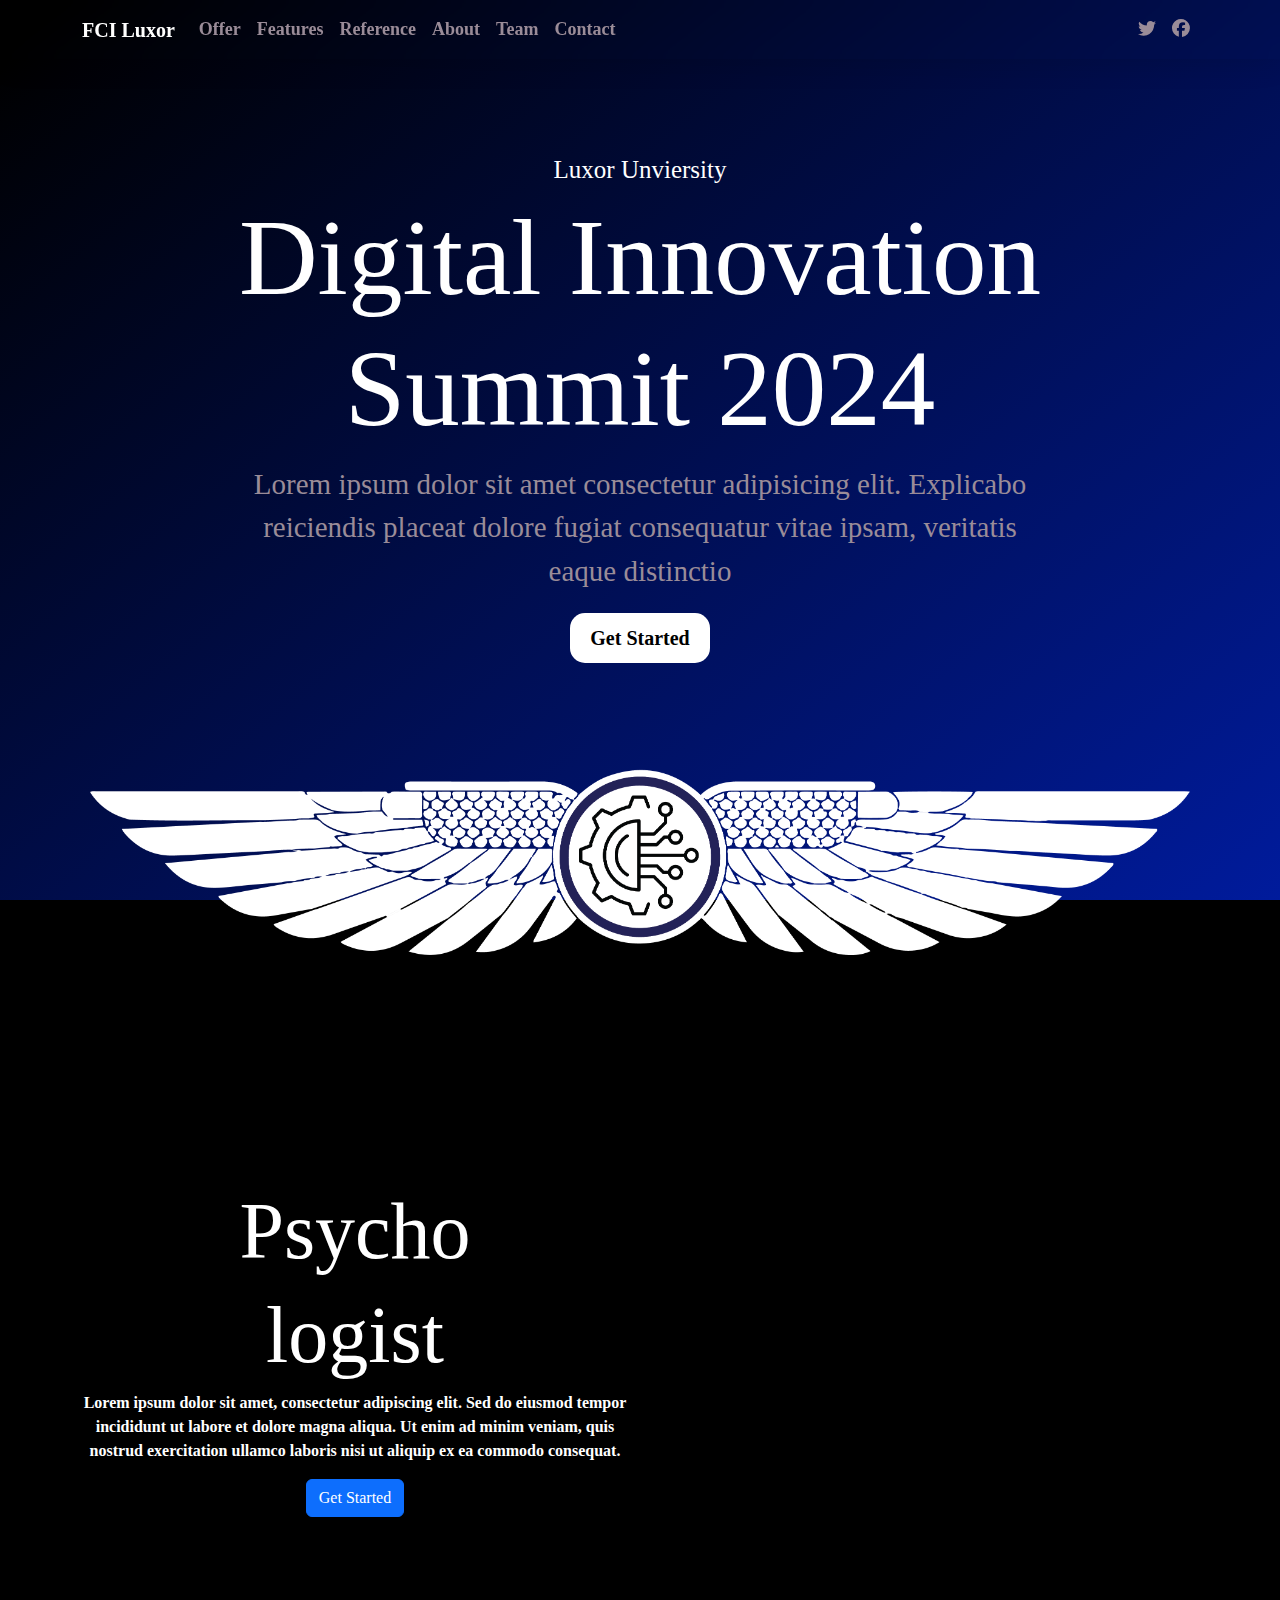
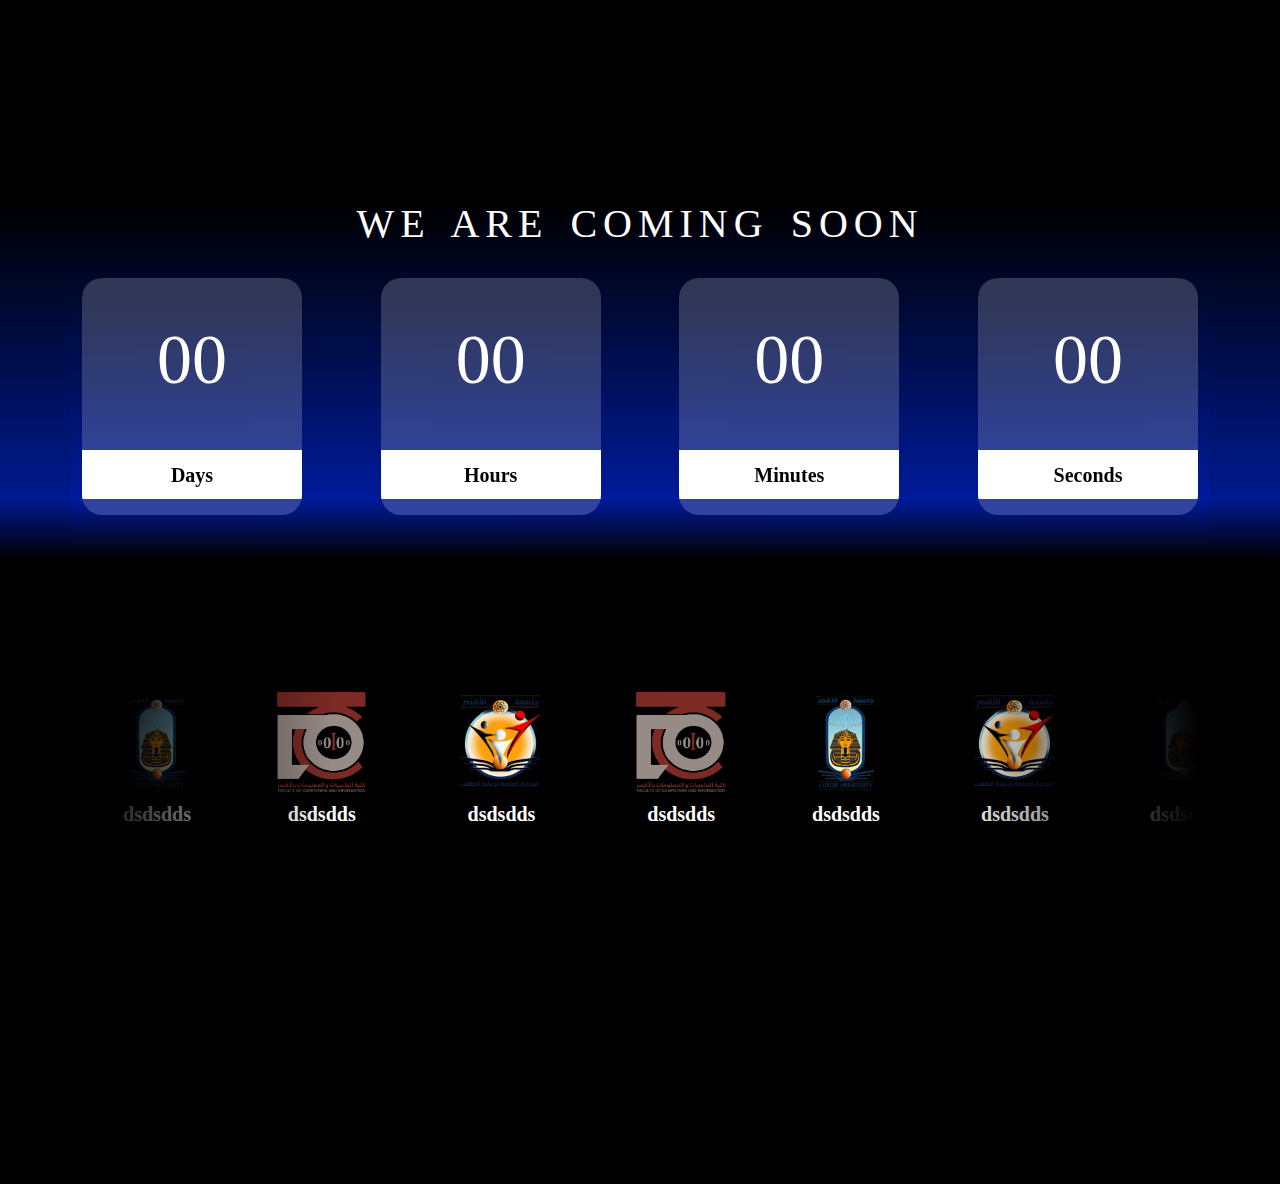
==== html/index.html @ ecfe0153 "Add\" ====
<!DOCTYPE html>
<html lang="en">
    <head>
        <meta charset="UTF-8">
        <meta name="viewport" content="width=device-width, initial-scale=1.0">
        <link rel="stylesheet" href="../css/bootstrap.min.css">
        <link rel="stylesheet" href="../css/bootstrap.min.css.map">
        <link rel="stylesheet" href="../css/all.min.css">
        <link rel="stylesheet" href="../css/Fonts.css">
        <link rel="preconnect" href="https://fonts.gstatic.com">
        <link rel="preconnect" href="https://fonts.googleapis.com">
        <link rel="preconnect" href="https://fonts.googleapis.com">
        <link rel="preconnect" href="https://fonts.gstatic.com" crossorigin>

        <link
            href="https://db.onlinewebfonts.com/c/d4f20dfedfdf197ed0ac52b09bf25551?family=GT+Walsheim+Pro+Medium+Regular"
            rel="stylesheet">
        <link
            href="https://fonts.googleapis.com/css2?family=Roboto:ital,wght@0,100;0,300;0,400;0,500;0,700;0,900;1,100;1,300;1,400;1,500;1,700;1,900&display=swap"
            rel="stylesheet">
        <link rel="preconnect" href="https://fonts.googleapis.com">
        <link rel="preconnect" href="https://fonts.gstatic.com" crossorigin>
        <link
            href="https://fonts.googleapis.com/css2?family=Roboto:ital,wght@0,100;0,300;0,400;0,500;0,700;0,900;1,100;1,300;1,400;1,500;1,700;1,900&family=Rubik:ital,wght@0,300..900;1,300..900&display=swap"
            rel="stylesheet">

        <!-- cairo font-->
        <link rel="preconnect" href="https://fonts.googleapis.com">
        <link rel="preconnect" href="https://fonts.gstatic.com" crossorigin>
        <link
            href="https://fonts.googleapis.com/css2?family=Cairo:wght@200..1000&display=swap"
            rel="stylesheet">

        <link rel="icon" href="../images/Logo.png">
        <link rel="stylesheet" href="../css/style.css">
        <link rel="stylesheet" href="../css/Aginda.css">
        <title>CareConnect</title>
    </head>
    <body>

        <!------------------------------------- NavBar --------------------------------------->
        <div class="NavBar">
            <nav
                class="navbar navbar-expand-lg navbar-light fixed-top mask-custom shadow-0">
                <div class="container">
                    <a class="navbar-brand" href="#!"><span
                            style="color: #5e9693;">
                            <!-- <img
                                src="../images/Fci_logo.png" alt="Logo"
                                width="30px"
                                height="30px"> -->
                        </span><span
                            style="color: #fff;">FCI Luxor</span></a>
                    <button class="navbar-toggler" type="button"
                        data-mdb-toggle="collapse"
                        data-mdb-target="#navbarSupportedContent"
                        aria-controls="navbarSupportedContent"
                        aria-expanded="false"
                        aria-label="Toggle navigation">
                        <i class="fas fa-bars"></i>
                    </button>
                    <div class="collapse navbar-collapse"
                        id="navbarSupportedContent">
                        <ul class="navbar-nav me-auto">
                            <li class="nav-item">
                                <a class="nav-link" href="#!">Offer</a>
                            </li>
                            <li class="nav-item">
                                <a class="nav-link" href="#!">Features</a>
                            </li>

                            <li class="nav-item">
                                <a class="nav-link" href="#!">Reference</a>
                            </li>
                            <li class="nav-item">
                                <a class="nav-link" href="#!">About</a>
                            </li>
                            <li class="nav-item">
                                <a class="nav-link" href="#!">Team</a>
                            </li>
                            <li class="nav-item">
                                <a class="nav-link" href="#!">Contact</a>
                            </li>
                        </ul>
                        <ul class="navbar-nav d-flex flex-row">
                            <li class="nav-item me-3 me-lg-0">
                                <a class="nav-link" href="#!">
                                    <i class="fab fa-twitter"></i>
                                </a>
                            </li>
                            <li class="nav-item me-3 me-lg-0">
                                <a class="nav-link" href="#!">
                                    <i class="fab fa-facebook"></i>
                                </a>
                            </li>
                        </ul>
                    </div>
                </div>
            </nav>
        </div>

        <div class="MainContent">
            <div id="intro" class="bg-image vh-100">

                <div class="container">
                    <div class="row">
                        <div class="col-lg-12">
                            <div
                                class="d-flex justify-content-center align-items-center vh-100">
                                <div class="text-center">
                                    <h1
                                        class="display-0 text-white">Luxor
                                        Unviersity</h1>
                                    <h1 class="display-1 text-white">Digital
                                        Innovation<br>Summit 2024</h1>
                                    <p class="text-Paragraph">Lorem ipsum dolor
                                        sit
                                        amet consectetur adipisicing elit.
                                        Explicabo reiciendis placeat dolore
                                        fugiat consequatur vitae ipsam,
                                        veritatis eaque distinctio </p>

                                    <button class="btn btn-primary">Get
                                        Started</button>
                                    <img src="../images/DIS.png"
                                        class="img-fluid" alt>
                                </div>
                            </div>
                        </div>
                    </div>
                </div>
                <div class="mask"
                    style="background-color: rgba(250, 182, 162, 0.15);"></div>
            </div>
        </div>

        <div class="container">
            <div class="row">
                <div class="col-lg-6">
                    <div
                        class="d-flex justify-content-center align-items-center vh-100">
                        <div class="text-center">
                            <h1 class="display-1 text-white">Psycho</h1>
                            <h1 class="display-1 text-white">logist</h1>
                            <p class="text-white
                    ">Lorem ipsum dolor sit amet, consectetur adipiscing elit.
                                Sed do eiusmod tempor incididunt ut labore et
                                dolore magna aliqua. Ut enim ad minim veniam,
                                quis nostrud exercitation ullamco laboris nisi
                                ut aliquip ex ea commodo consequat.</p>
                            <button class="btn btn-primary">Get Started</button>
                        </div>
                    </div>
                </div>
                <div class="col-lg-6">
                    <div
                        class="d-flex justify-content-center align-items-center vh-100">
                        <img src="../images/Group 1.png" class="img-fluid" alt>
                    </div>
                </div>
            </div>
        </div>

        <div class="wrapperClass">
            <div class="container wrapperClass ">
                <div class="wrapper">
                    <h1 class="heading">WE ARE COMING SOON</h1>
                    <div class="timer">
                        <div class="sub_timer">
                            <h1 id="day" class="digit">00</h1>
                            <p class="digit_name">Days</p>
                        </div>
                        <div class="sub_timer">
                            <h1 id="hour" class="digit">00</h1>
                            <p class="digit_name">Hours</p>
                        </div>
                        <div class="sub_timer">
                            <h1 id="min" class="digit">00</h1>
                            <p class="digit_name">Minutes</p>
                        </div>
                        <div class="sub_timer">
                            <h1 id="sec" class="digit">00</h1>
                            <p class="digit_name">Seconds</p>
                        </div>
                    </div>
                </div>
            </div>
        </div>

        <br><br><br>

        <div class="container">
            <div class="logos">
                <div class="logos-slide">
                    <!-- <img src="./logos/3m.svg" /> -->

                    <div>
                        <img src="../images/Logo/img (1).png" />
                        <h6>dsdsdds</h6>
                    </div>
                    <div>
                        <img src="../images/Logo/img (2).png" />
                        <h6>dsdsdds</h6>
                    </div>
                    <div>
                        <img src="../images/Logo/img (3).png" />
                        <h6>dsdsdds</h6>
                    </div>

                    <div>
                        <img src="../images/Logo/img (2).png" />
                        <h6>dsdsdds</h6>
                    </div>
                    <div>
                        <img src="../images/Logo/img (1).png" />
                        <h6>dsdsdds</h6>
                    </div>
                    <div>
                        <img src="../images/Logo/img (3).png" />
                        <h6>dsdsdds</h6>
                    </div>

                </div>
            </div>
        </div>

        <br><br><br>
        <br><br><br>
        <br><br><br>
        <br><br><br>
        <!-- Footer -->

        <script src="../js/Script.js"></script>
        <script src="../js/Countdown.js"></script>
        <script src="../js/bootstrap.bundle.min.js"></script>
    </body>
</html>
---- css/Fonts.css ----
.rubik- <uniquifier> {
    font-family: "Rubik", sans-serif;
    font-optical-sizing: auto;
    font-weight: <weight>;
    font-style: normal;
}
---- css/style.css ----
@import url(https://db.onlinewebfonts.com/c/d4f20dfedfdf197ed0ac52b09bf25551?family=GT+Walsheim+Pro+Medium+Regular);
:root{
    --primary-color: #FF6B6B;
    --secondary-color: #FFE66D;
    --tertiary-color: #88D8B0;
    --quaternary-color: #4A4E69;
    --quinary-color: #22223B;
    --senary-color: #9A8C98;
    --septenary-color: #C9ADA7;
    --octonary-color: #F2E9E4;
    --nonary-color: #F2E9E4;
    --denary-color: #F2E9E4;
    --navbar-color: var(#FFF);
}
*{     
    font-optical-sizing: auto;
    font-weight: 600;
    font-style: normal;
    font-variation-settings:"slnt" 0;
    font-family: "GT Walsheim Pro Medium Regular";
    /* background-color: #000; */
}

body{
    background-color: #000;
}


.MainContent .display-0{
    font-size: 25px;
    margin-top: 320px;

}
.MainContent .display-1{
    font-size: 109px;
}
.MainContent .text-Paragraph{
    font-size: 29px;
    font-weight: 400;
    margin-top: 20px;
    margin-bottom: 20px;
    max-width: 800px;
    margin: 0 auto;
    color: var(--senary-color);
    

}


.tab-content .tab-pane .row h3{
    font-weight: 800;
}

.nav-item{
    font-family: "Rubik",sans-serif;
    font-optical-sizing: auto;
    font-weight: 600;
}

.navbar{
/* From https://css.glass */
    background: rgba(255, 255, 255, 0);
    box-shadow: 0 4px 30px rgba(0, 0, 0, 0.1);
    backdrop-filter: blur(7.4px);
    -webkit-backdrop-filter: blur(7.4px);
}

.MainContent .container button{
    background-color: #FFF;
    color: #000;
    border: none;
    border-radius: 15px;
    padding: 10px 20px;
    font-size: 20px;
    font-weight: 600;
    margin-top: 20px;
    margin-bottom: 10px;
}


.eee{
    /* background-color: var(--quaternary-color); */
}



.bg-image{
    height: 100vh;
    background-size: cover;
    background-position: center;
    background-repeat: no-repeat;

background: rgb(0, 27, 156);
    background: linear-gradient(322deg, rgba(0, 27, 156, 1) 0%, rgba(0, 0, 0, 1) 97%);

    width: 100%;
    position: relative;
    z-index: 1;
}

.NavBar nav .container li a{
    color: var(--senary-color);
    font-size: large;

}

@media (max-width: 768px) {
    .bg-image{
        background-image: url('../images/Background2.png');
        background-size: cover;
        background-position: center;
        background-repeat: no-repeat;
        height: 100vh;
        width: 100%;
        position: relative;
        z-index: 1;
    }
    .MainContent .display-0{
        font-size: 17px;
        margin-top: 160px;    
    }
    .MainContent .display-1{
        font-size: 37px;
        margin-bottom: 30px;
    }

    .MainContent .text-Paragraph {
        font-size: 19px;
        font-weight: 400;
        margin-top: 20px;
        margin-bottom: 20px;
        max-width: 800px;
        margin: 0 auto;
        color: var(--senary-color);
    }

    .tab-content .tab-pane .row h3{
        font-weight: 700;
    }
    .nav-item{
        font-family: "Rubik",sans-serif;
        font-optical-sizing: auto;
        font-weight: 600;
    }
    .navbar{
    /* From https://css.glass */
        background: rgba(255, 255, 255, 0);
        box-shadow: 0 4px 30px rgba(0, 0, 0, 0.1);
        backdrop-filter: blur(7.4px);
        -webkit-backdrop-filter: blur(7.4px);
    }
    .eee{
        /* background-color: var(--quaternary-color); */
    }
    .bg-image{
        background-image: url('../images/Background2.png');
        background-size: cover;
        background-position: center;
        background-repeat: no-repeat;
        height: 100vh;
        width: 100%;
        position: relative;
        z-index: 1;
    }
    .NavBar nav .container li a{
        color: #FFF;
        font-size: large;
    }
}


/* scroll bar */
body::-webkit-scrollbar {
    width: 12px;
    /* width of the entire scrollbar */
}

body::-webkit-scrollbar-track {
    background: rgb(10, 7, 0);
    /* color of the tracking area */
}

body::-webkit-scrollbar-thumb {
    background-color: #001b9c;
    border-radius: 5px;    
}


/*  auto scroll images */


@keyframes slide {
    from {
        transform: translateX(0);
    }

    to {
        transform: translateX(-100%);
    }
}

.logos {
    overflow: hidden;
    padding: 60px 0;
    background: rgb(0, 0, 0);
    white-space: nowrap;
    position: relative;
}

.logos:before,
.logos:after {
    position: absolute;
    top: 0;
    width: 250px;
    height: 100%;
    content: "";
    z-index: 2;
}

.logos:before {
    left: 0;
    background: linear-gradient(to left, rgba(244, 240, 240, 0), rgb(0, 0, 0));
}

.logos:after {
    right: 0;
    background: linear-gradient(to right, rgba(255, 255, 255, 0), rgb(0, 0, 0));
}

.logos:hover .logos-slide {
    animation-play-state: paused;
}

.logos-slide {
    display: inline-block;
    animation: 35s slide infinite linear;
}

.logos-slide img {
    height: 100px;
    margin: 0 0px;
}

.container .logos .logos-slide div {
    display: inline-block;
    margin: 0 40px;
    text-align: center;
}

.container .logos .logos-slide div img {
    height: 100px;
    margin: 0 0px;
}
    
.container .logos .logos-slide img:hover {
    filter: blur(0px);
    transform: scale(1.3);
    transition: 0.5s;
}
.container .logos .logos-slide h6 {
    color: #FFF;
    font-size: 20px;
    font-weight: 600;
    margin-top: 10px;
    margin-bottom: 10px;
}

/*  end auto scroll images */
---- css/Aginda.css ----
.heading {
    color: #fff;
    font-size: 40px;
    font-weight: lighter;
    text-align: center;
    letter-spacing: 6px;
    word-spacing: 6px;
    margin-bottom: 25px;
}

.description {
    color: #bababa;
    text-align: center;
    font-size: 15px;
    letter-spacing: 1px;
    
}

.timer {
    width: 100%;
    display: flex;
    justify-content: space-between;
    margin-top: 30px;
}

.sub_timer {
    width: 220px;
    background: rgba(255, 255, 255, 0.19);
    backdrop-filter: blur(20px);
    border-radius: 20px;
    overflow: hidden;
}

.digit {
    color: #fff;
    font-weight: lighter;
    font-size: 70px;
    text-align: center;
    padding: 2.5rem 0;
}

.digit_name {
    color: #000;
    background: #fff;
    text-align: center;
    padding: 0.6rem 0;
    font-size: 20px;
}



.wrapperClass {

background: rgb(0, 0, 0);
    background: linear-gradient(0deg, rgba(0, 0, 0, 1) 0%, rgba(0, 27, 156, 0.9192051820728291) 17%, rgba(0, 0, 0, 1) 100%);
    
    height: 40vh;
}
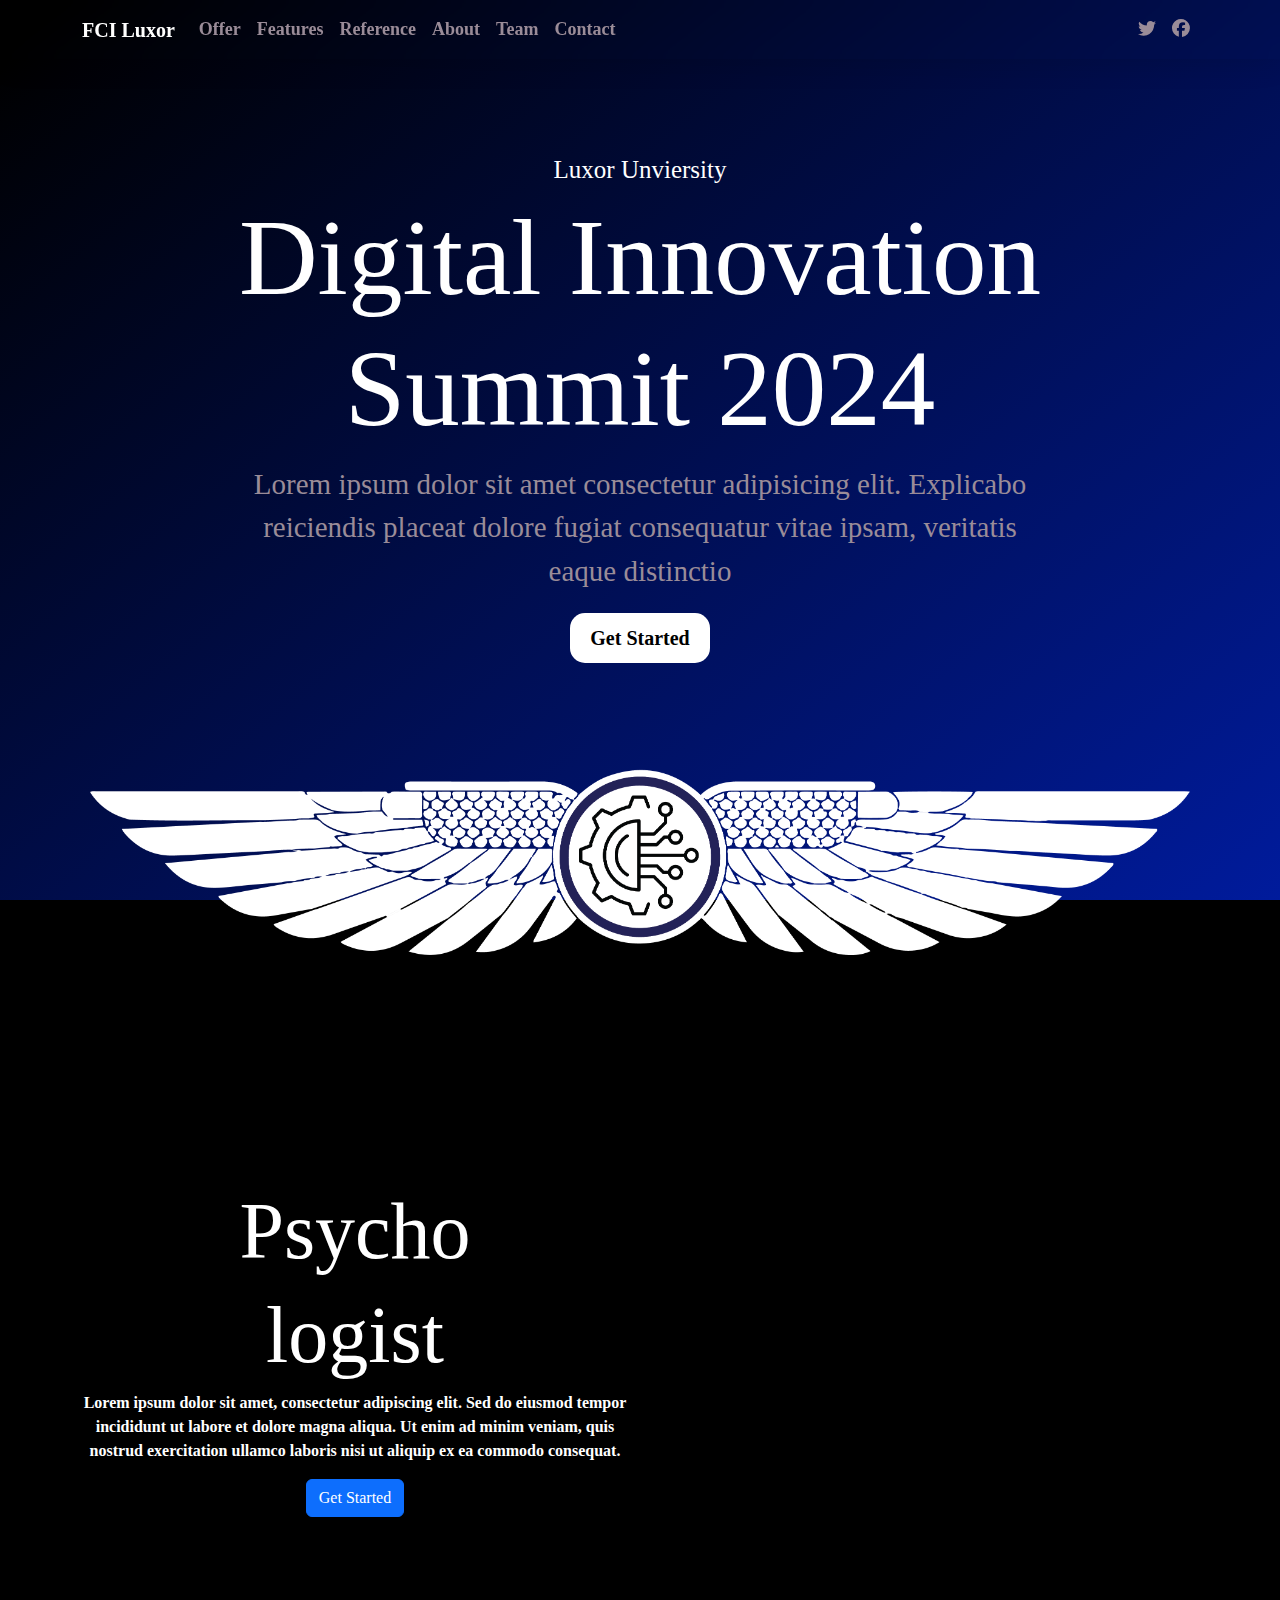
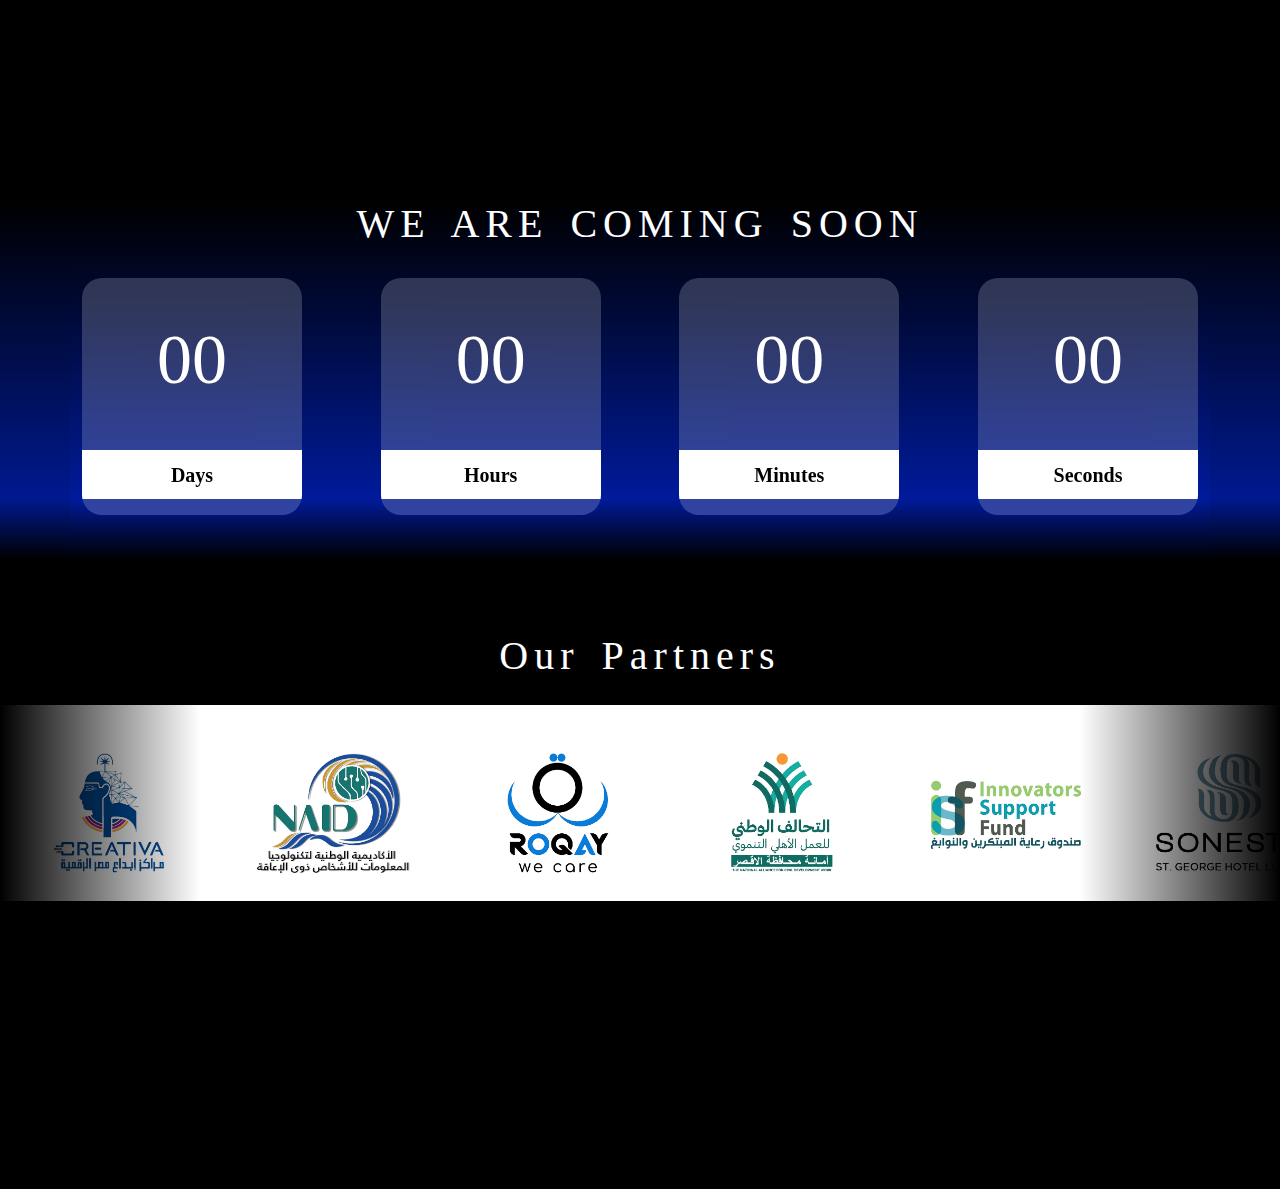
==== commit 066419ee: "update" ====
--- a/html/index.html
+++ b/html/index.html
@@ -189,37 +189,34 @@
 
         <br><br><br>
 
-        <div class="container">
+        <div class="" style="margin: 0;">
+            <h1 class="heading">Our Partners</h1>
             <div class="logos">
-                <div class="logos-slide">
-                    <!-- <img src="./logos/3m.svg" /> -->
-
-                    <div>
-                        <img src="../images/Logo/img (1).png" />
-                        <h6>dsdsdds</h6>
-                    </div>
-                    <div>
-                        <img src="../images/Logo/img (2).png" />
-                        <h6>dsdsdds</h6>
-                    </div>
-                    <div>
-                        <img src="../images/Logo/img (3).png" />
-                        <h6>dsdsdds</h6>
-                    </div>
-
-                    <div>
-                        <img src="../images/Logo/img (2).png" />
-                        <h6>dsdsdds</h6>
-                    </div>
-                    <div>
-                        <img src="../images/Logo/img (1).png" />
-                        <h6>dsdsdds</h6>
-                    </div>
-                    <div>
-                        <img src="../images/Logo/img (3).png" />
-                        <h6>dsdsdds</h6>
-                    </div>
-
+                <br>
+                <div class="logos-slide" id="Logos">                   
+                    <img src="../images/Logo/Logo (1).png" />
+                    <img src="../images/Logo/Logo (2).png" />
+                    <img src="../images/Logo/Logo (3).png" />
+                    <img src="../images/Logo/Logo (4).png" />
+                    <img src="../images/Logo/Logo (5).png" />
+                    <img src="../images/Logo/Logo (6).png" />
+                    <img src="../images/Logo/Logo (7).png" />
+                    <img src="../images/Logo/Logo (8).png" />
+                    <img src="../images/Logo/Logo (9).png" />
+                    <img src="../images/Logo/Logo (10).png" />
+                    <img src="../images/Logo/Logo (11).png" />
+                    <img src="../images/Logo/Logo (12).png" />
+                    <img src="../images/Logo/Logo (13).png" />
+                    <img src="../images/Logo/Logo (14).png" />
+                    <img src="../images/Logo/Logo (15).png" />
+                    <img src="../images/Logo/Logo (16).png" />
+                    <img src="../images/Logo/Logo (17).png" />
+                    <img src="../images/Logo/Logo (18).png" />
+                    <img src="../images/Logo/Logo (19).png" />
+                    <img src="../images/Logo/Logo (20).png" />
+                    <img src="../images/Logo/Logo (21).png" />
+                    <img src="../images/Logo/Logo (22).png" />
+                    <img src="../images/Logo/Logo (23).png" />
                 </div>
             </div>
         </div>
--- a/css/style.css
+++ b/css/style.css
@@ -186,8 +186,10 @@
 }
 
 
+
+
+
 /*  auto scroll images */
-
 
 @keyframes slide {
     from {
@@ -195,14 +197,14 @@
     }
 
     to {
-        transform: translateX(-100%);
+        transform: translateX(-50%);
     }
 }
 
 .logos {
     overflow: hidden;
-    padding: 60px 0;
-    background: rgb(0, 0, 0);
+    padding: 6px 0;
+    background: rgb(255, 255, 255);
     white-space: nowrap;
     position: relative;
 }
@@ -211,7 +213,7 @@
 .logos:after {
     position: absolute;
     top: 0;
-    width: 250px;
+    width: 200px;
     height: 100%;
     content: "";
     z-index: 2;
@@ -237,27 +239,28 @@
 }
 
 .logos-slide img {
-    height: 100px;
-    margin: 0 0px;
-}
-
-.container .logos .logos-slide div {
+    height: 160px;
+    margin: 0 30px;
+}
+
+.logos .logos-slide div {
     display: inline-block;
     margin: 0 40px;
     text-align: center;
 }
 
-.container .logos .logos-slide div img {
-    height: 100px;
+ .logos .logos-slide div img {
+    height: 150px;
     margin: 0 0px;
 }
     
-.container .logos .logos-slide img:hover {
-    filter: blur(0px);
-    transform: scale(1.3);
-    transition: 0.5s;
-}
-.container .logos .logos-slide h6 {
+.logos .logos-slide img:hover {
+        filter: blur(0px);
+        transform: scale(1.1);
+        transition: 0.5s;
+        filter: drop-shadow(1px 0px 0px #FFF) drop-shadow(-1px 0px 0px #FFF) drop-shadow(0px 1px 0px #FFF) drop-shadow(0px -1px 0px #FFF);
+}
+.logos .logos-slide h6 {
     color: #FFF;
     font-size: 20px;
     font-weight: 600;
@@ -265,6 +268,18 @@
     margin-bottom: 10px;
 }
 
+.logos .heading {
+    color: #000000;
+    font-size: 30px;
+    font-weight: 600;
+    margin-top: 10px;
+    margin-bottom: 10px;
+}
+
+.container .logos {
+  padding: 50px 0;
+}
+
 /*  end auto scroll images */
 
 
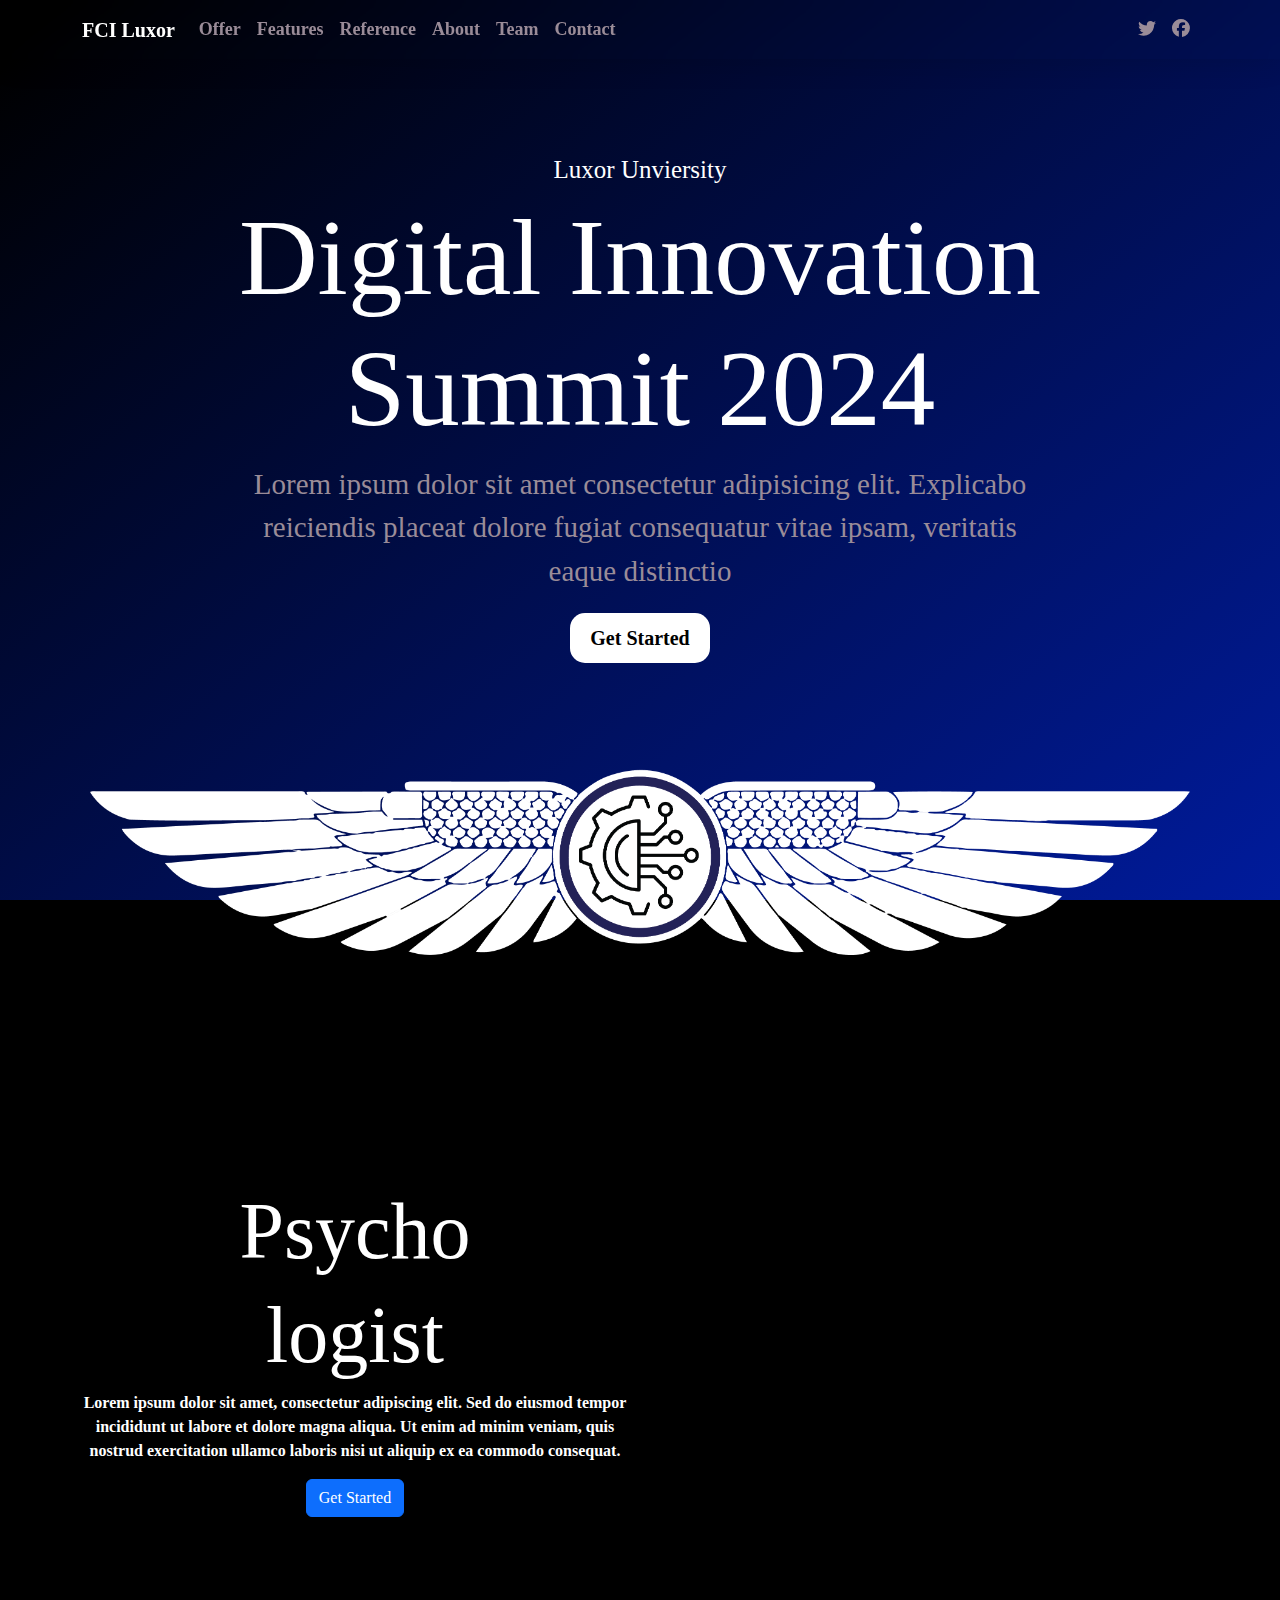
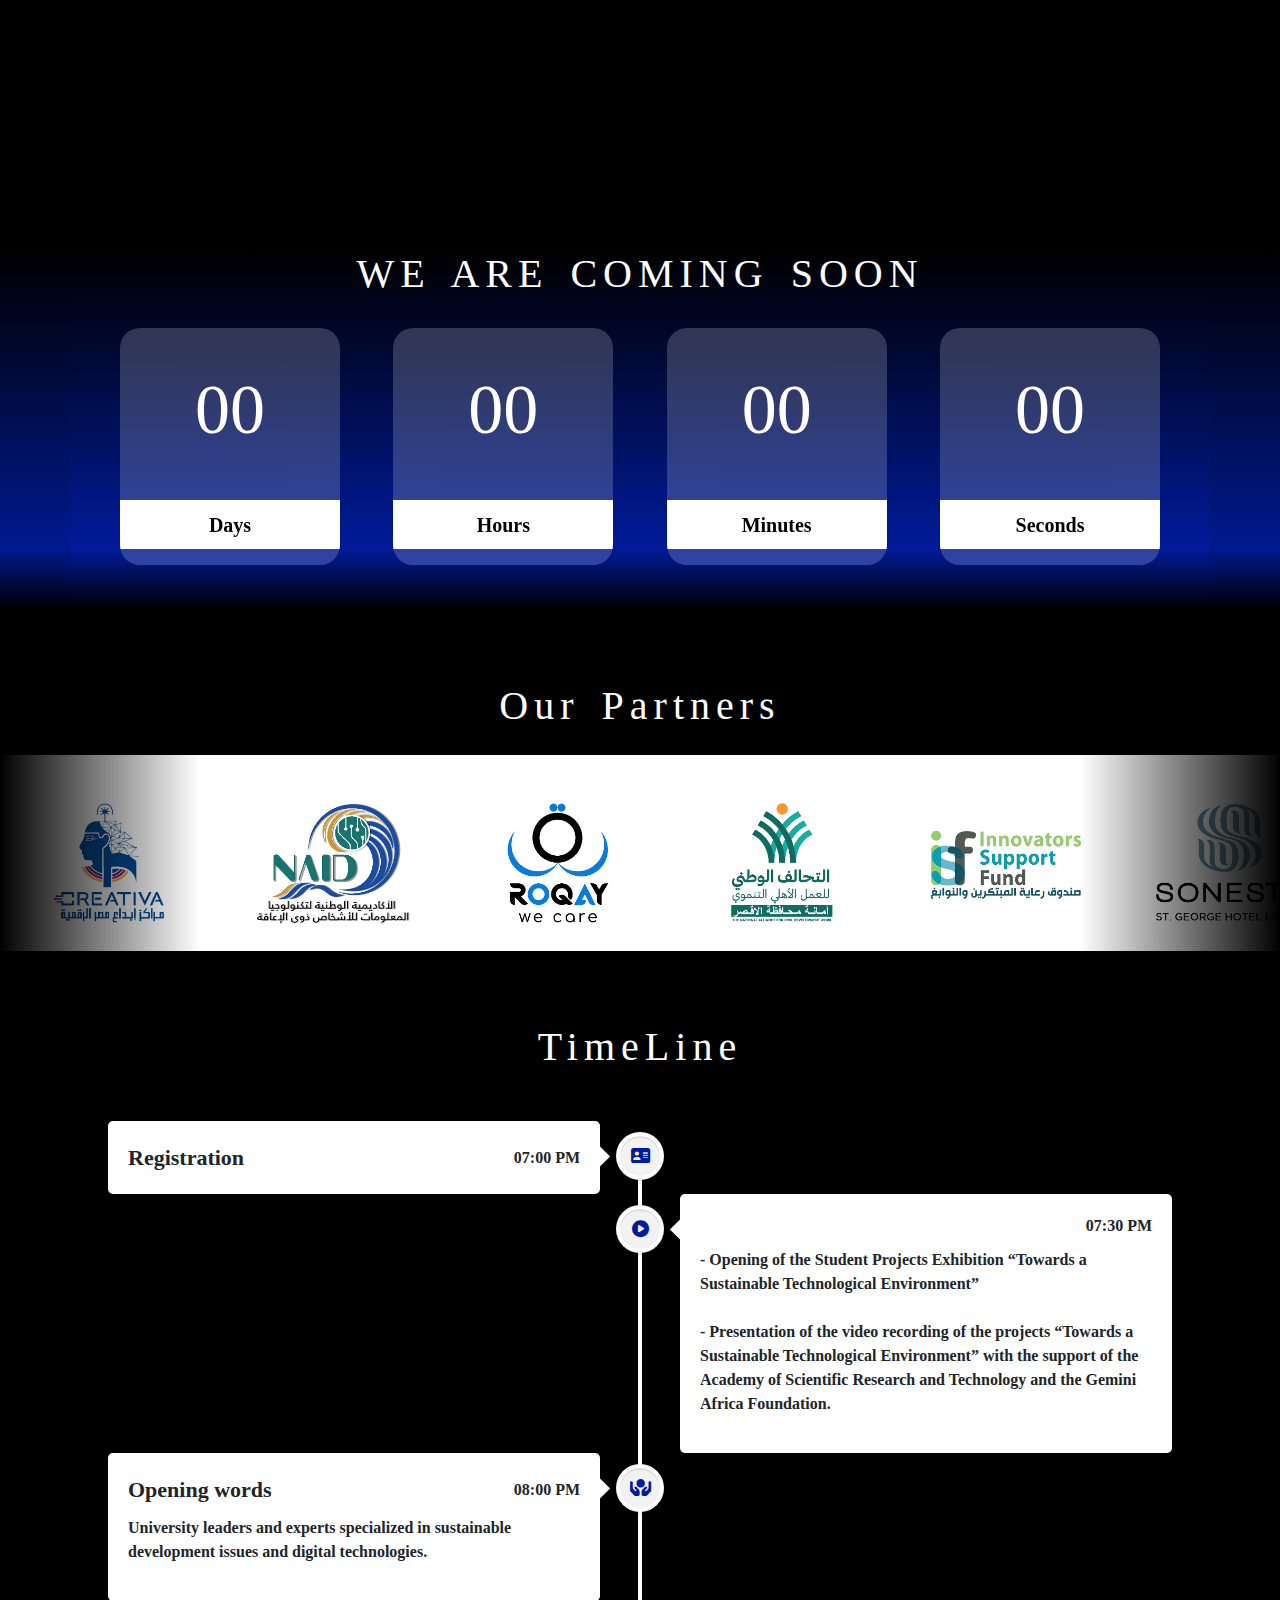
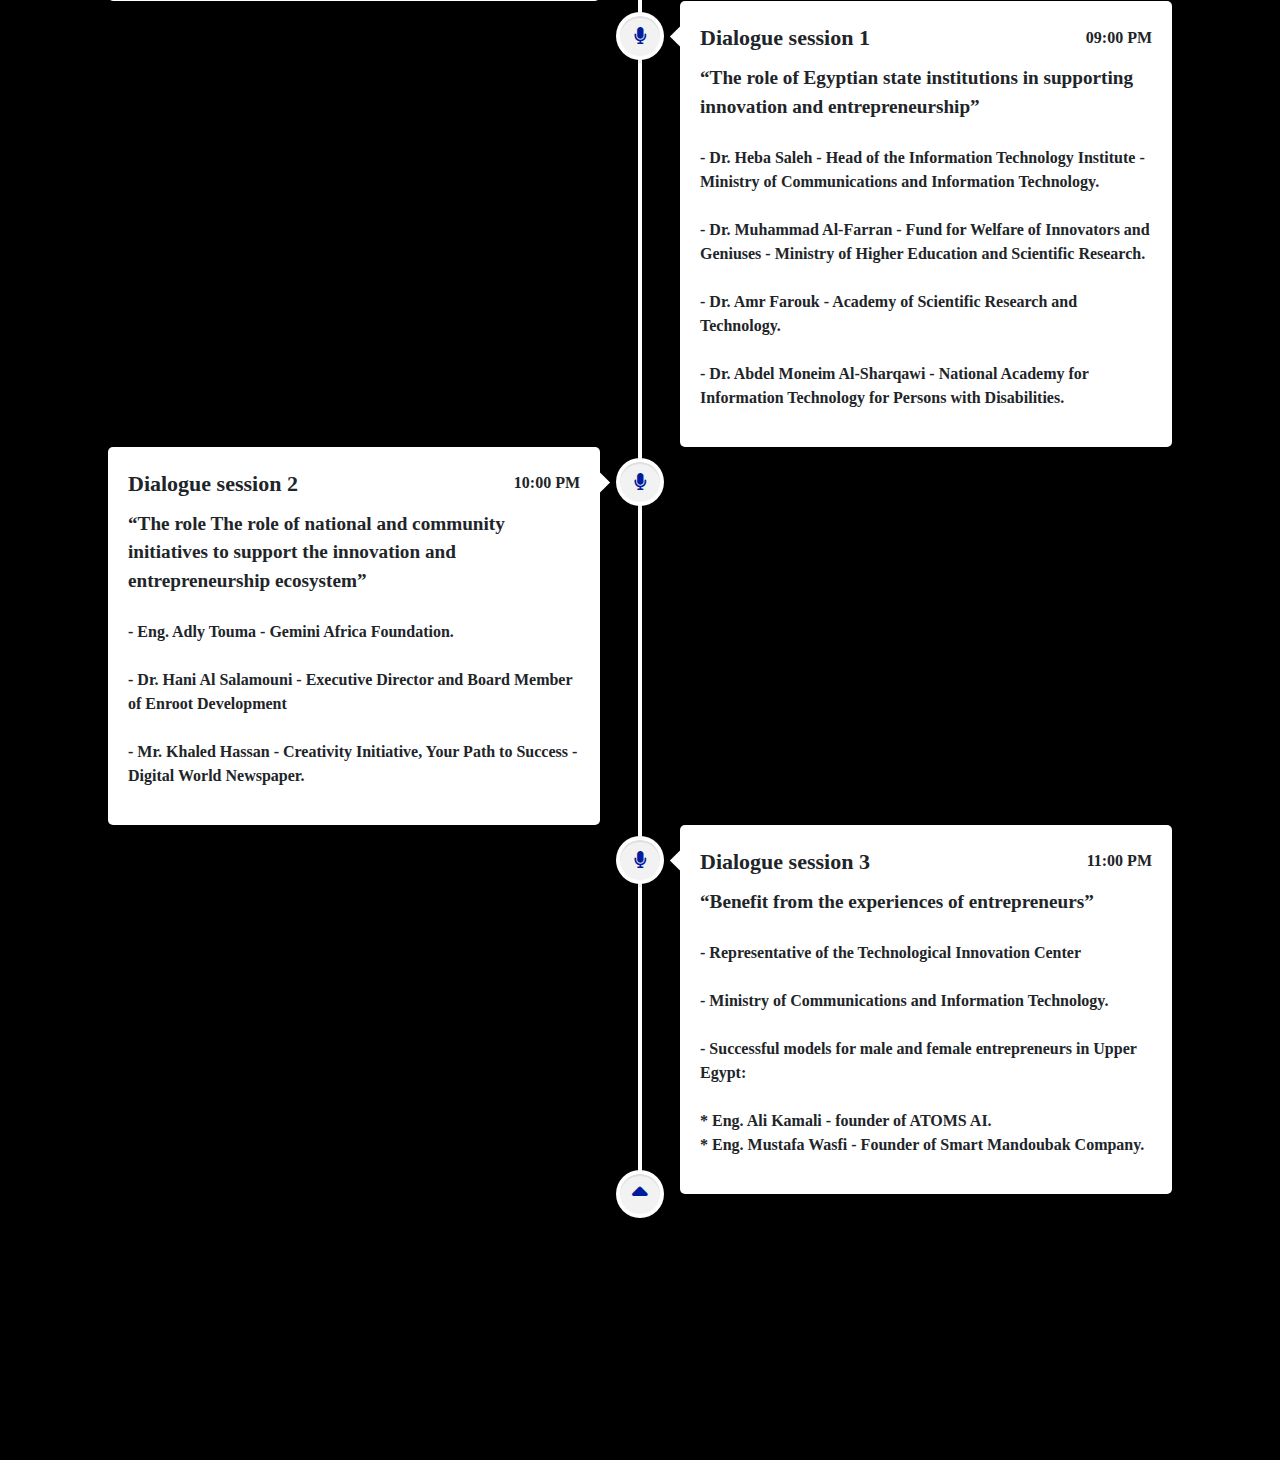
==== commit 7e19d5c0: "update" ====
--- a/html/index.html
+++ b/html/index.html
@@ -11,6 +11,9 @@
         <link rel="preconnect" href="https://fonts.googleapis.com">
         <link rel="preconnect" href="https://fonts.googleapis.com">
         <link rel="preconnect" href="https://fonts.gstatic.com" crossorigin>
+        <link
+            href="../css/timeline.css"
+            rel="stylesheet">
 
         <link
             href="https://db.onlinewebfonts.com/c/d4f20dfedfdf197ed0ac52b09bf25551?family=GT+Walsheim+Pro+Medium+Regular"
@@ -34,7 +37,8 @@
         <link rel="icon" href="../images/Logo.png">
         <link rel="stylesheet" href="../css/style.css">
         <link rel="stylesheet" href="../css/Aginda.css">
-        <title>CareConnect</title>
+        <title>Digital Innovation
+            Summit</title>
     </head>
     <body>
 
@@ -189,11 +193,11 @@
 
         <br><br><br>
 
-        <div class="" style="margin: 0;">
+        <div class style="margin: 0;">
             <h1 class="heading">Our Partners</h1>
             <div class="logos">
                 <br>
-                <div class="logos-slide" id="Logos">                   
+                <div class="logos-slide" id="Logos">
                     <img src="../images/Logo/Logo (1).png" />
                     <img src="../images/Logo/Logo (2).png" />
                     <img src="../images/Logo/Logo (3).png" />
@@ -222,6 +226,139 @@
         </div>
 
         <br><br><br>
+
+        <h1 class="heading">TimeLine</h1>
+        <div class="wrapper">
+            <div class="center-line">
+                <a href="#" class="scroll-icon"><i
+                        class="fas fa-caret-up"></i></a>
+            </div>
+            <div class="row row-1">
+                <section>
+                    <i class="icon fas fa-address-card"></i>
+                    <div class="details">
+                        <span class="title">Registration</span>
+                        <span>07:00 PM</span>
+                    </div>
+                </section>
+            </div>
+            <div class="row row-2">
+                <section>
+                    <i class="icon fas fa-circle-play"></i>
+                    <div class="details">
+                        <span class="title"></span>
+                        <span>07:30 PM</span>
+                    </div>
+                    <p>- Opening of the Student Projects Exhibition “Towards a
+                        Sustainable Technological Environment”
+                        <br><br>
+                        - Presentation of the video recording of the projects
+                        “Towards a Sustainable Technological Environment” with
+                        the support of the Academy of Scientific Research and
+                        Technology and the Gemini Africa Foundation.
+                    </p>
+
+                </section>
+            </div>
+            <div class="row row-1">
+                <section>
+                    <i class="icon fas fa-hands-holding-circle"></i>
+
+                    <div class="details">
+                        <span class="title">Opening words</span>
+                        <span>08:00 PM</span>
+                    </div>
+                    <p>University leaders and experts specialized in sustainable
+                        development issues and digital technologies.</p>
+                </section>
+            </div>
+            <div class="row row-2">
+                <section>
+                    <i class="icon fas fa-microphone"></i>
+                    <div class="details">
+                        <span class="title">Dialogue session 1</span>
+                        <span>09:00 PM</span>
+                    </div>
+                    <p>
+                        <q style="font-weight: 900; font-size: larger;">The role
+                            of Egyptian state
+                            institutions in
+                            supporting innovation and entrepreneurship</q>
+                        <br><br>
+
+                        - Dr. Heba Saleh - Head of the Information Technology
+                        Institute - Ministry of Communications and Information
+                        Technology.
+
+                        <br><br>
+                        - Dr. Muhammad Al-Farran - Fund for Welfare of
+                        Innovators and Geniuses - Ministry of Higher Education
+                        and Scientific Research.
+                        <br><br>
+                        - Dr. Amr Farouk - Academy of Scientific Research and
+                        Technology.
+                        <br><br>
+                        - Dr. Abdel Moneim Al-Sharqawi - National Academy for
+                        Information Technology for Persons with Disabilities.
+
+                    </p>
+                </section>
+            </div>
+            <div class="row row-1">
+                <section>
+                    <i class="icon fas fa-microphone"></i>
+                    <div class="details">
+                        <span class="title">Dialogue session 2</span>
+                        <span>10:00 PM</span>
+                    </div>
+
+                    <p>
+                        <q style="font-weight: 900; font-size: larger;">The role
+                            The role of national and community initiatives to
+                            support the innovation and entrepreneurship
+                            ecosystem</q>
+                        <br><br>
+
+                        - Eng. Adly Touma - Gemini Africa Foundation.
+                        <br><br>
+                        - Dr. Hani Al Salamouni - Executive Director and Board
+                        Member of Enroot Development
+                        <br><br>
+                        - Mr. Khaled Hassan - Creativity Initiative, Your Path
+                        to Success - Digital World Newspaper.
+                    </p>
+
+                </section>
+            </div>
+            <div class="row row-2">
+                <section>
+                    <i class="icon fas fa-microphone"></i>
+                    <div class="details">
+                        <span class="title">Dialogue session 3</span>
+                        <span>11:00 PM</span>
+                    </div>
+
+                    <p>
+                        <q style="font-weight: 900; font-size: larger;">Benefit
+                            from the experiences of entrepreneurs</q>
+                        <br><br>
+
+                        - Representative of the Technological Innovation Center
+                        <br><br>
+                        - Ministry of Communications and Information Technology.
+                        <br><br>
+                        - Successful models for male and female entrepreneurs in
+                        Upper Egypt:
+                        <br><br>
+                        * Eng. Ali Kamali - founder of ATOMS AI.
+                        <br>
+                        * Eng. Mustafa Wasfi - Founder of Smart Mandoubak
+                        Company.
+                    </p>
+                </section>
+            </div>
+        </div>
+
         <br><br><br>
         <br><br><br>
         <br><br><br>
--- a/css/timeline.css
+++ b/css/timeline.css
@@ -0,0 +1,174 @@
+@import url('https://fonts.googleapis.com/css2?family=Poppins:wght@200;300;400;500;600;700&display=swap');
+
+* {
+    margin: 0;
+    padding: 0;
+    box-sizing: border-box;
+    font-family: "Poppins", sans-serif;
+}
+
+html {
+    scroll-behavior: smooth;
+}
+
+body {
+    background: #ff7979;
+}
+
+::selection {
+    color: #fff;
+    background: #ff7979;
+}
+
+.wrapper {
+    max-width: 1080px;
+    margin: 50px auto;
+    padding: 0 20px;
+    position: relative;
+}
+
+.wrapper .center-line {
+    position: absolute;
+    height: 100%;
+    width: 4px;
+    background: #fff;
+    left: 50%;
+    top: 20px;
+    transform: translateX(-50%);
+}
+
+.wrapper .row {
+    display: flex;
+}
+
+.wrapper .row-1 {
+    justify-content: flex-start;
+}
+
+.wrapper .row-2 {
+    justify-content: flex-end;
+}
+
+.wrapper .row section {
+    background: #fff;
+    border-radius: 5px;
+    width: calc(50% - 40px);
+    padding: 20px;
+    position: relative;
+}
+
+.wrapper .row section::before {
+    position: absolute;
+    content: "";
+    height: 15px;
+    width: 15px;
+    background: #fff;
+    top: 28px;
+    z-index: -1;
+    transform: rotate(45deg);
+}
+
+.row-1 section::before {
+    right: -7px;
+}
+
+.row-2 section::before {
+    left: -7px;
+}
+
+.row section .icon,
+.center-line .scroll-icon {
+    position: absolute;
+    background: #f2f2f2;
+    height: 40px;
+    width: 40px;
+    text-align: center;
+    line-height: 40px;
+    border-radius: 50%;
+    color: #001b9c;
+    font-size: 17px;
+    box-shadow: 0 0 0 4px #fff, inset 0 2px 0 rgba(0, 0, 0, 0.08), 0 3px 0 4px rgba(0, 0, 0, 0.05);
+}
+
+.center-line .scroll-icon {
+    bottom: 0px;
+    left: 50%;
+    font-size: 25px;
+    transform: translateX(-50%);
+}
+
+.row-1 section .icon {
+    top: 15px;
+    right: -60px;
+}
+
+.row-2 section .icon {
+    top: 15px;
+    left: -60px;
+}
+
+.row section .details,
+.row section .bottom {
+    display: flex;
+    align-items: center;
+    justify-content: space-between;
+}
+
+.row section .details .title {
+    font-size: 22px;
+    font-weight: 600;
+}
+
+.row section p {
+    margin: 10px 0 17px 0;
+}
+
+.row section .bottom a {
+    text-decoration: none;
+    background: #ff7979;
+    color: #fff;
+    padding: 7px 15px;
+    border-radius: 5px;
+    /* font-size: 17px; */
+    font-weight: 400;
+    transition: all 0.3s ease;
+}
+
+.row section .bottom a:hover {
+    transform: scale(0.97);
+}
+
+@media(max-width: 790px) {
+    .wrapper .center-line {
+        left: 40px;
+    }
+
+    .wrapper .row {
+        margin: 30px 0 3px 60px;
+    }
+
+    .wrapper .row section {
+        width: 100%;
+    }
+
+    .row-1 section::before {
+        left: -7px;
+    }
+
+    .row-1 section .icon {
+        left: -60px;
+    }
+}
+
+@media(max-width: 440px) {
+
+    .wrapper .center-line,
+    .row section::before,
+    .row section .icon {
+        display: none;
+    }
+
+    .wrapper .row {
+        margin: 10px 0;
+    }
+}--- a/css/style.css
+++ b/css/style.css
@@ -104,8 +104,141 @@
 
 }
 
+
+/* scroll bar */
+body::-webkit-scrollbar {
+    width: 12px;
+    /* width of the entire scrollbar */
+}
+
+body::-webkit-scrollbar-track {
+    background: rgb(10, 7, 0);
+    /* color of the tracking area */
+}
+
+body::-webkit-scrollbar-thumb {
+    background-color: #001b9c;
+    border-radius: 5px;    
+}
+
+
+
+
+
+/*  auto scroll images */
+
+@keyframes slide {
+    from {
+        transform: translateX(0);
+    }
+
+    to {
+        transform: translateX(-50%);
+    }
+}
+
+.logos {
+    overflow: hidden;
+    padding: 6px 0;
+    background: rgb(255, 255, 255);
+    white-space: nowrap;
+    position: relative;
+}
+
+.logos:before,
+.logos:after {
+    position: absolute;
+    top: 0;
+    width: 200px;
+    height: 100%;
+    content: "";
+    z-index: 2;
+}
+
+.logos:before {
+    left: 0;
+    background: linear-gradient(to left, rgba(244, 240, 240, 0), rgb(0, 0, 0));
+}
+
+.logos:after {
+    right: 0;
+    background: linear-gradient(to right, rgba(255, 255, 255, 0), rgb(0, 0, 0));
+}
+
+.logos:hover .logos-slide {
+    animation-play-state: paused;
+}
+
+.logos-slide {
+    display: inline-block;
+    animation: 35s slide infinite linear;
+}
+
+.logos-slide img {
+    height: 160px;
+    margin: 0 30px;
+}
+
+.logos .logos-slide div {
+    display: inline-block;
+    margin: 0 40px;
+    text-align: center;
+}
+
+ .logos .logos-slide div img {
+    height: 150px;
+    margin: 0 0px;
+}
+    
+.logos .logos-slide img:hover {
+        filter: blur(0px);
+        transform: scale(1.1);
+        transition: 0.5s;
+        filter: drop-shadow(1px 0px 0px #FFF) drop-shadow(-1px 0px 0px #FFF) drop-shadow(0px 1px 0px #FFF) drop-shadow(0px -1px 0px #FFF);
+}
+.logos .logos-slide h6 {
+    color: #FFF;
+    font-size: 20px;
+    font-weight: 600;
+    margin-top: 10px;
+    margin-bottom: 10px;
+}
+
+.logos .heading {
+    color: #000000;
+    font-size: 30px;
+    font-weight: 600;
+    margin-top: 10px;
+    margin-bottom: 10px;
+}
+
+.container .logos {
+  padding: 50px 0;
+}
+
+/*  end auto scroll images */
+
+
+
+
+
+
+
+
+
+
+
+
+
+
+
+
+
+
+
+
 @media (max-width: 768px) {
-    .bg-image{
+    .bg-image {
         background-image: url('../images/Background2.png');
         background-size: cover;
         background-position: center;
@@ -115,11 +248,13 @@
         position: relative;
         z-index: 1;
     }
-    .MainContent .display-0{
+
+    .MainContent .display-0 {
         font-size: 17px;
-        margin-top: 160px;    
-    }
-    .MainContent .display-1{
+        margin-top: 160px;
+    }
+
+    .MainContent .display-1 {
         font-size: 37px;
         margin-bottom: 30px;
     }
@@ -134,155 +269,46 @@
         color: var(--senary-color);
     }
 
-    .tab-content .tab-pane .row h3{
+    .tab-content .tab-pane .row h3 {
         font-weight: 700;
     }
-    .nav-item{
-        font-family: "Rubik",sans-serif;
+
+    .nav-item {
+        font-family: "Rubik", sans-serif;
         font-optical-sizing: auto;
         font-weight: 600;
     }
-    .navbar{
-    /* From https://css.glass */
+
+    .navbar {
+        /* From https://css.glass */
         background: rgba(255, 255, 255, 0);
         box-shadow: 0 4px 30px rgba(0, 0, 0, 0.1);
         backdrop-filter: blur(7.4px);
         -webkit-backdrop-filter: blur(7.4px);
     }
-    .eee{
-        /* background-color: var(--quaternary-color); */
-    }
-    .bg-image{
-        background-image: url('../images/Background2.png');
-        background-size: cover;
-        background-position: center;
-        background-repeat: no-repeat;
+
+
+    .bg-image {
         height: 100vh;
         width: 100%;
         position: relative;
         z-index: 1;
     }
-    .NavBar nav .container li a{
+    .NavBar nav .container li a {
         color: #FFF;
         font-size: large;
     }
-}
-
-
-/* scroll bar */
-body::-webkit-scrollbar {
-    width: 12px;
-    /* width of the entire scrollbar */
-}
-
-body::-webkit-scrollbar-track {
-    background: rgb(10, 7, 0);
-    /* color of the tracking area */
-}
-
-body::-webkit-scrollbar-thumb {
-    background-color: #001b9c;
-    border-radius: 5px;    
-}
-
-
-
-
-
-/*  auto scroll images */
-
-@keyframes slide {
-    from {
-        transform: translateX(0);
-    }
-
-    to {
-        transform: translateX(-50%);
-    }
-}
-
-.logos {
-    overflow: hidden;
-    padding: 6px 0;
-    background: rgb(255, 255, 255);
-    white-space: nowrap;
-    position: relative;
-}
-
-.logos:before,
-.logos:after {
-    position: absolute;
-    top: 0;
-    width: 200px;
-    height: 100%;
-    content: "";
-    z-index: 2;
-}
-
-.logos:before {
-    left: 0;
-    background: linear-gradient(to left, rgba(244, 240, 240, 0), rgb(0, 0, 0));
-}
-
-.logos:after {
-    right: 0;
-    background: linear-gradient(to right, rgba(255, 255, 255, 0), rgb(0, 0, 0));
-}
-
-.logos:hover .logos-slide {
-    animation-play-state: paused;
-}
-
-.logos-slide {
-    display: inline-block;
-    animation: 35s slide infinite linear;
-}
-
-.logos-slide img {
-    height: 160px;
-    margin: 0 30px;
-}
-
-.logos .logos-slide div {
-    display: inline-block;
-    margin: 0 40px;
-    text-align: center;
-}
-
- .logos .logos-slide div img {
-    height: 150px;
-    margin: 0 0px;
-}
-    
-.logos .logos-slide img:hover {
-        filter: blur(0px);
-        transform: scale(1.1);
-        transition: 0.5s;
-        filter: drop-shadow(1px 0px 0px #FFF) drop-shadow(-1px 0px 0px #FFF) drop-shadow(0px 1px 0px #FFF) drop-shadow(0px -1px 0px #FFF);
-}
-.logos .logos-slide h6 {
-    color: #FFF;
-    font-size: 20px;
-    font-weight: 600;
-    margin-top: 10px;
-    margin-bottom: 10px;
-}
-
-.logos .heading {
-    color: #000000;
-    font-size: 30px;
-    font-weight: 600;
-    margin-top: 10px;
-    margin-bottom: 10px;
-}
-
-.container .logos {
-  padding: 50px 0;
-}
-
-/*  end auto scroll images */
-
-
-
-
-
+    .logos-slide img {
+        height: 70px;
+        margin: 0 30px;
+    }
+    .logos:before {
+        left: 0;
+        background: linear-gradient(to left, rgba(244, 240, 240, 0), rgba(0, 0, 0, 0.438));
+    }
+    .logos:after {
+        right: 0;
+        background: linear-gradient(to right, rgba(255, 255, 255, 0), rgba(0, 0, 0, 0.324));
+    }
+
+}--- a/css/Aginda.css
+++ b/css/Aginda.css
@@ -57,4 +57,42 @@
     background: linear-gradient(0deg, rgba(0, 0, 0, 1) 0%, rgba(0, 27, 156, 0.9192051820728291) 17%, rgba(0, 0, 0, 1) 100%);
     
     height: 40vh;
+}
+
+
+
+@media (max-width: 768px) {
+    .heading {
+        font-size: 30px;
+    }
+
+
+        .digit {
+            color: #fff;
+            font-weight: lighter;
+            font-size: 30px;
+            text-align: center;
+            padding: 2.5rem 0;
+            padding:10px 0  ;
+        }
+    
+        .digit_name {
+            color: #000;
+            background: #fff;
+            text-align: center;
+            padding: 0.6rem 0;
+            font-size: 10px;
+        }
+
+        .sub_timer {
+            width: 23%;
+            height: 110px;
+            background: rgba(255, 255, 255, 0.19);
+            backdrop-filter: blur(20px);
+            border-radius: 20px;
+            overflow: hidden;
+        }
+
+
+  
 }